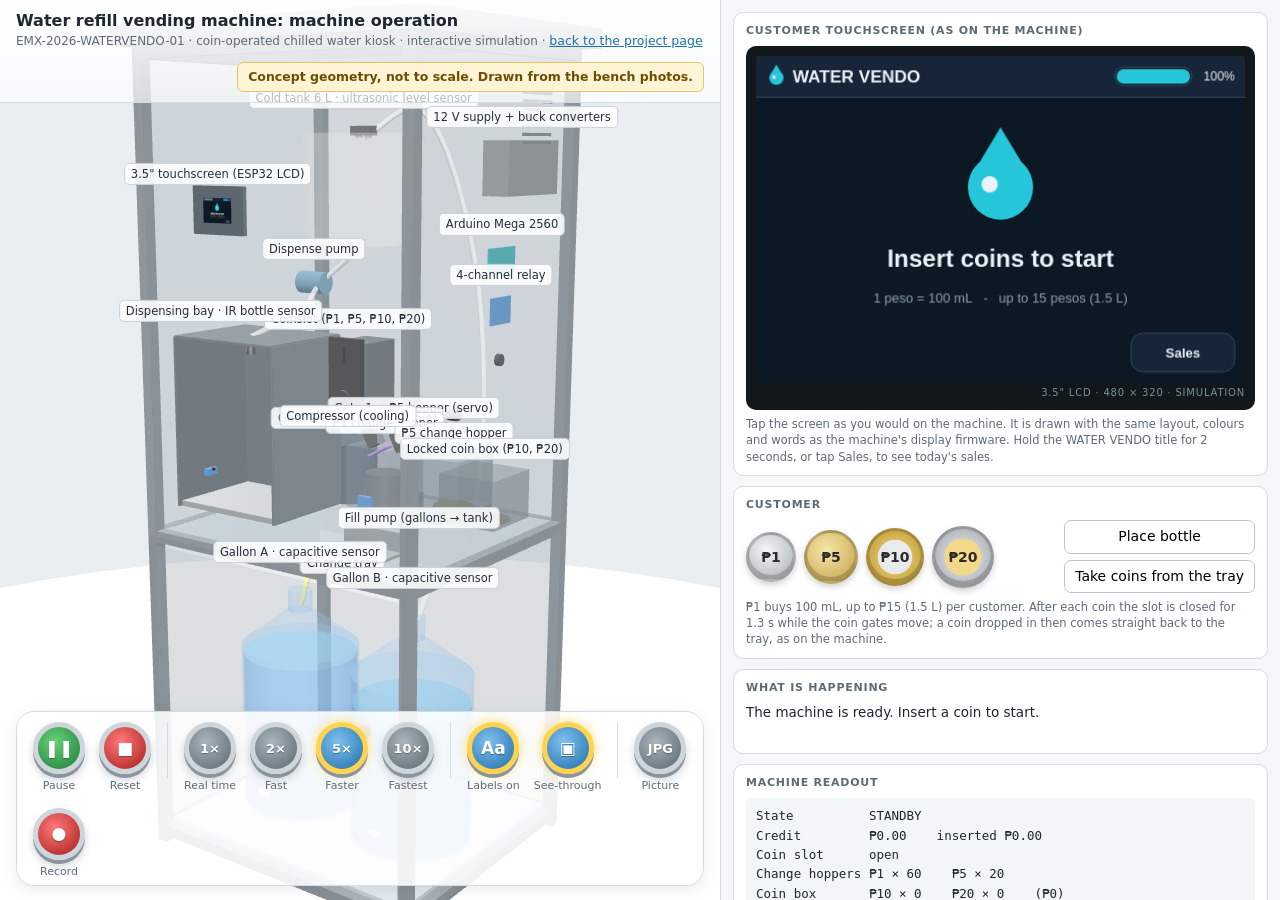
==== deploy/site/public/simulation/index.html @ b41547c3 "Project page for Railway: documents, firmware download, 3D simulation deploy/site/ serves the client" ====
<!doctype html>
<html lang="en">
<head>
<meta charset="utf-8">
<meta name="viewport" content="width=device-width, initial-scale=1">
<title>Water Vendo Simulation</title>
<style>
  :root { --ink: #1d2730; --muted: #5d6b77; --line: #d5dde3; --accent: #1f6fa8; }
  * { box-sizing: border-box; }
  html, body { margin: 0; height: 100%; overflow: hidden; background: #e9eef2; color: var(--ink);
               font: 14px/1.4 system-ui, -apple-system, "Segoe UI", Roboto, sans-serif; }
  #view { position: fixed; top: 0; left: 0; bottom: 0; right: 560px; }
  #top { position: fixed; top: 0; left: 0; right: 560px; padding: 10px 16px; display: flex; align-items: center; gap: 12px;
         flex-wrap: wrap; background: linear-gradient(#ffffffee, #ffffffaa); border-bottom: 1px solid var(--line); z-index: 5; }
  #top h1 { margin: 0; font-size: 16px; font-weight: 700; }
  #top .sub { color: var(--muted); font-size: 12px; }
  #top a { color: var(--accent); font-size: 12.5px; }
  #concept { margin-left: auto; background: #fff4d6; border: 1px solid #e5c56a; color: #6b4e00; padding: 5px 10px;
             border-radius: 6px; font-weight: 650; font-size: 12.5px; }
  #side { position: fixed; top: 0; right: 0; bottom: 0; width: 560px; overflow-y: auto; background: #f5f7f9;
          border-left: 1px solid var(--line); padding: 12px; display: flex; flex-direction: column; gap: 10px; z-index: 6; }
  .card { background: #fff; border: 1px solid var(--line); border-radius: 10px; padding: 10px 12px; }
  .card h2 { font-size: 11px; letter-spacing: .07em; text-transform: uppercase; color: var(--muted); margin: 0 0 8px; }
  .note { color: var(--muted); font-size: 11.5px; margin-top: 6px; }
  #story { font-size: 13.5px; min-height: 40px; }
  .row { display: flex; gap: 8px; flex-wrap: wrap; align-items: center; }
  .row + .row { margin-top: 8px; }
  .simbtn { font: inherit; background: #fff; border: 1px solid #b9c5cd; border-radius: 7px; padding: 6px 10px; cursor: pointer; }
  .simbtn:hover { border-color: var(--accent); }
  .simbtn.on { background: var(--accent); color: #fff; border-color: var(--accent); }
  .simbtn:disabled { opacity: .45; cursor: default; }
  label.chk { font-size: 12.5px; color: var(--muted); display: flex; gap: 5px; align-items: center; }
  .k { color: var(--muted); font-size: 12px; min-width: 92px; }
  input.num { width: 64px; font: inherit; padding: 4px 6px; border: 1px solid #b9c5cd; border-radius: 6px; }

  /* --- the customer touchscreen: the 3.5" 480 x 320 LCD, drawn exactly as the ESP32 draws it --- */
  #lcdWrap { background: #11171b; border-radius: 10px; padding: 10px; }
  #lcd { display: block; width: 100%; aspect-ratio: 3 / 2; border-radius: 3px; cursor: pointer; image-rendering: auto; }
  #lcdTag { color: #78909c; font-size: 10px; letter-spacing: .08em; text-align: right; margin-top: 4px; }

  /* --- coins: round, so they read as coins and not as screen buttons --- */
  .coin { width: 58px; height: 58px; border-radius: 50%; cursor: pointer; font: 800 14px/1 system-ui, sans-serif; color: #2b2b2b;
          border: 3px solid rgba(0,0,0,.18); box-shadow: inset 0 -4px 0 rgba(0,0,0,.18), 0 3px 6px rgba(0,0,0,.18); }
  .coin:active { transform: translateY(2px); box-shadow: inset 0 -1px 0 rgba(0,0,0,.18); }
  .coin.p1 { background: radial-gradient(circle at 40% 35%, #f4f5f6, #a9adb2); width: 50px; height: 50px; }
  .coin.p5 { background: radial-gradient(circle at 40% 35%, #f7e6a8, #c2a14a); width: 54px; height: 54px; }
  .coin.p10 { background: radial-gradient(circle at 50% 50%, #e9eaec 0 46%, #d9b95a 48%, #b8962f 100%); }
  .coin.p20 { background: radial-gradient(circle at 50% 50%, #f2d98a 0 46%, #c8cbd0 48%, #9ea3a9 100%); width: 62px; height: 62px; }
  .readout { font: 12.5px/1.55 ui-monospace, SFMono-Regular, Consolas, monospace; background: #f3f6f8; border-radius: 6px;
             padding: 8px 10px; white-space: pre-wrap; }

  #loading { position: fixed; inset: 0; display: grid; place-items: center; font-size: 15px; color: var(--muted); z-index: 10; background: #e9eef2; }
  .label3d { position: fixed; z-index: 4; transform: translate(-50%, -100%); background: rgba(255,255,255,.88); border: 1px solid #c7d1d8;
             border-radius: 5px; padding: 2px 6px; font-size: 11.5px; white-space: nowrap; pointer-events: none; color: #22303a; }
  #beep { position: fixed; top: 64px; left: calc((100% - 560px) / 2); transform: translateX(-50%); background: #f5a623; color: #1d2730;
          font-weight: 800; padding: 8px 16px; border-radius: 8px; z-index: 6; display: none; }

  /* --- round push buttons for the simulation (not machine controls) --- */
  #tools { position: fixed; left: 16px; bottom: 14px; z-index: 6; display: flex; align-items: flex-end; gap: 14px;
           background: rgba(255,255,255,.88); border: 1px solid var(--line); border-radius: 18px; padding: 10px 16px 6px;
           box-shadow: 0 4px 16px rgba(0,0,0,.08); flex-wrap: wrap; max-width: calc(100% - 592px); }
  .pb { display: flex; flex-direction: column; align-items: center; gap: 4px; font-size: 11px; color: var(--muted); min-width: 52px; }
  .sep { width: 1px; align-self: stretch; background: var(--line); margin: 0 2px 16px; }
  .push { width: 52px; height: 52px; border-radius: 50%; cursor: pointer; padding: 0; color: #fff; font: 700 17px/1 system-ui, sans-serif;
          border: 5px solid #cfd6db; box-shadow: 0 4px 0 #8a969f, 0 6px 10px rgba(0,0,0,.18);
          transition: transform .06s, box-shadow .06s; display: grid; place-items: center; }
  .push span { text-shadow: 0 1px 1px rgba(0,0,0,.35); }
  .push:active, .push.down { transform: translateY(4px); box-shadow: 0 0 0 #8a969f, inset 0 3px 8px rgba(0,0,0,.45); }
  .push.green { background: radial-gradient(circle at 40% 35%, #66d17a, #1f7a35); }
  .push.red { background: radial-gradient(circle at 40% 35%, #ff7a7a, #a61b1b); }
  .push.grey { background: radial-gradient(circle at 40% 35%, #a9b4bc, #5b6770); font-size: 15px; }
  .push.blue { background: radial-gradient(circle at 40% 35%, #9fbfd6, #4f6f86); }
  .push.lit { border-color: #ffd34d; box-shadow: 0 4px 0 #8a969f, 0 0 12px rgba(255,211,77,.8); }
  .push.grey.lit, .push.blue.lit { background: radial-gradient(circle at 40% 35%, #7fc0f0, #1f6fa8); }
  .push.grey span { font-size: 13px; }
  .push.recording { animation: blink 1s steps(2) infinite; border-color: #ff4d4d; }
  @keyframes blink { 50% { filter: brightness(1.6); } }
  @media (max-width: 1000px) {
    #tools { max-width: calc(100% - 32px); bottom: calc(52vh + 10px); }
    #view { right: 0; bottom: 52vh; } #top { right: 0; } #side { top: 48vh; width: 100%; border-left: none; border-top: 1px solid var(--line); }
    #beep { left: 50%; }
  }
</style>
</head>
<body>
<div id="loading">Loading the machine…</div>
<div id="view"></div>
<div id="top">
  <div>
    <h1>Water refill vending machine: machine operation</h1>
    <div class="sub">EMX-2026-WATERVENDO-01 · coin-operated chilled water kiosk · interactive simulation · <a href="../">back to the project page</a></div>
  </div>
  <div id="concept">Concept geometry, not to scale. Drawn from the bench photos.</div>
</div>
<div id="beep">BEEP: place your bottle</div>

<!-- simulation controls, as round push buttons on the 3D view -->
<div id="tools">
  <div class="pb"><button id="bPlay" class="push green" title="Play / pause the simulation"><span id="iPlay">❚❚</span></button><span id="lPlay">Pause</span></div>
  <div class="pb"><button id="bReset" class="push red" title="Start over: a fresh machine, stocked and full"><span>■</span></button><span>Reset</span></div>
  <div class="sep"></div>
  <div class="pb"><button class="push grey" data-speed="1" title="Real time"><span>1×</span></button><span>Real time</span></div>
  <div class="pb"><button class="push grey" data-speed="2" title="Twice as fast"><span>2×</span></button><span>Fast</span></div>
  <div class="pb"><button class="push grey lit" data-speed="5" title="Five times as fast"><span>5×</span></button><span>Faster</span></div>
  <div class="pb"><button class="push grey" data-speed="10" title="Ten times as fast"><span>10×</span></button><span>Fastest</span></div>
  <div class="sep"></div>
  <div class="pb"><button id="bLabels" class="push blue lit" title="Show or hide the part labels"><span>Aa</span></button><span id="lLabels">Labels on</span></div>
  <div class="pb"><button id="bPanels" class="push blue lit" title="Outer panels: see-through, solid or hidden"><span>▣</span></button><span id="lPanels">See-through</span></div>
  <div class="sep"></div>
  <div class="pb"><button id="bPhoto" class="push grey" title="Download a picture of the 3D view (JPG)"><span>JPG</span></button><span>Picture</span></div>
  <div class="pb"><button id="bRec" class="push red" title="Record the 3D view as a video; press again to stop and download it"><span id="iRec">●</span></button><span id="lRec">Record</span></div>
</div>

<aside id="side">
  <div class="card">
    <h2>Customer touchscreen (as on the machine)</h2>
    <div id="lcdWrap"><canvas id="lcd" width="480" height="320"></canvas><div id="lcdTag">3.5" LCD · 480 × 320 · SIMULATION</div></div>
    <div class="note">Tap the screen as you would on the machine. It is drawn with the same layout, colours and words as the
      machine's display firmware. Hold the WATER VENDO title for 2 seconds, or tap Sales, to see today's sales.</div>
  </div>

  <div class="card">
    <h2>Customer</h2>
    <div class="row">
      <button class="coin p1" data-coin="1" title="Insert a ₱1 coin">₱1</button>
      <button class="coin p5" data-coin="5" title="Insert a ₱5 coin">₱5</button>
      <button class="coin p10" data-coin="10" title="Insert a ₱10 coin">₱10</button>
      <button class="coin p20" data-coin="20" title="Insert a ₱20 coin">₱20</button>
      <div style="margin-left:auto;display:flex;flex-direction:column;gap:6px">
        <button id="bBottle" class="simbtn">Place bottle</button>
        <button id="bTray" class="simbtn">Take coins from the tray</button>
      </div>
    </div>
    <div class="note">₱1 buys 100 mL, up to ₱15 (1.5 L) per customer. After each coin the slot is closed for 1.3 s
      while the coin gates move; a coin dropped in then comes straight back to the tray, as on the machine.</div>
  </div>

  <div class="card">
    <h2>What is happening</h2>
    <div id="story"></div>
  </div>

  <div class="card">
    <h2>Machine readout</h2>
    <div id="readout" class="readout"></div>
  </div>

  <div class="card">
    <h2>Service (attendant)</h2>
    <div class="row">
      <span class="k">Change stock</span>
      <label class="chk">₱1 <input id="inP1" class="num" type="number" min="0" max="500" value="60"></label>
      <label class="chk">₱5 <input id="inP5" class="num" type="number" min="0" max="300" value="20"></label>
      <button id="bLoad" class="simbtn">Load change</button>
    </div>
    <div class="row">
      <span class="k">Gallon A</span>
      <button class="simbtn" data-gal="a" data-ml="18900">Full</button>
      <button class="simbtn" data-gal="a" data-ml="2000">Nearly empty</button>
      <span class="k" style="margin-left:10px">Gallon B</span>
      <button class="simbtn" data-gal="b" data-ml="18900">Full</button>
      <button class="simbtn" data-gal="b" data-ml="2000">Nearly empty</button>
    </div>
    <div class="row">
      <span class="k">Coin box</span>
      <label class="chk"><input id="cBoxFull" type="checkbox"> box sensor reads full</label>
      <button id="bEmptyBox" class="simbtn">Empty the coin box</button>
    </div>
    <div class="row">
      <span class="k">Next payout</span>
      <label class="chk"><input id="cJam" type="checkbox"> a hopper jams</label>
      <button id="bClear" class="simbtn" style="margin-left:auto">Clear faults</button>
    </div>
    <div class="note">The machine checks, before it takes a coin, that it can pay change for the worst case (₱34: ₱14 then
      a ₱20). If it cannot, it shows "Not enough change in the machine" and refuses money until change is loaded.</div>
  </div>

  <div class="card">
    <h2>Simulation</h2>
    <div class="row">
      <span style="color:var(--muted);font-size:12.5px">View</span>
      <button class="simbtn" data-view="whole">Whole machine</button>
      <button class="simbtn" data-view="front">Front</button>
      <button class="simbtn" data-view="coins">Coin path</button>
      <button class="simbtn" data-view="bay">Dispensing bay</button>
      <button class="simbtn" data-view="water">Water supply</button>
    </div>
    <div class="note">Drag to turn the view, scroll to zoom, right-drag to move. Play, pause, reset, the speed, the labels
      and the outer panels are the round buttons at the bottom of the 3D view.</div>
    <div class="note">The machine's rules (prices, the ₱15 ceiling, coin routing, change, bottle timers, lockouts) follow
      the firmware. Pour and refill rates are placeholders until they are measured on the unit; times are simulated.</div>
  </div>
  <div class="note" style="text-align:center">3D display by three.js (MIT licence). © eMathrix Technologies.</div>
</aside>

<script src="vendor/three.min.js"></script>
<script src="vendor/OrbitControls.js"></script>
<script src="machine.js"></script>
<script src="lcd.js"></script>
<script src="scene.js"></script>
</body>
</html>
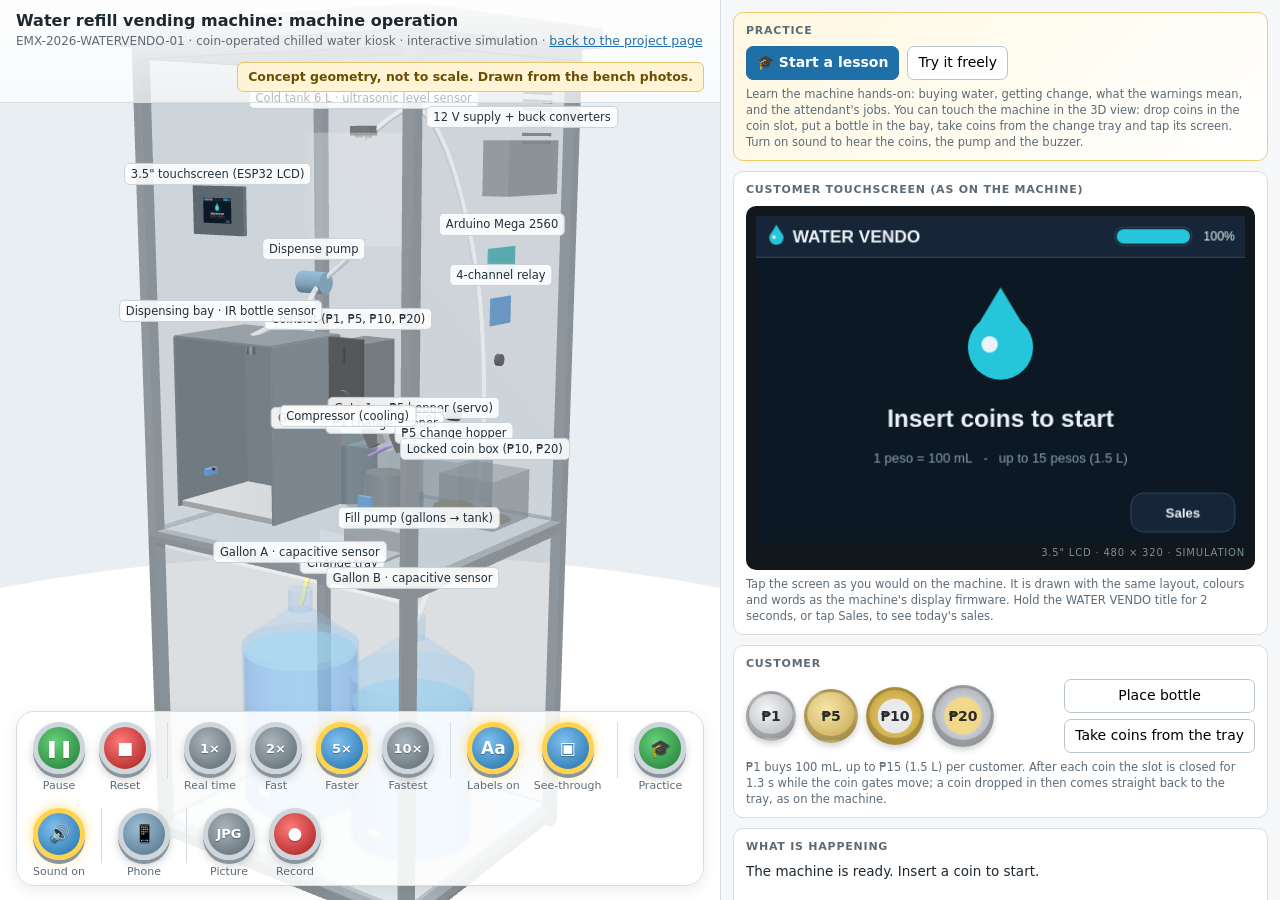
==== commit 98e04c98: "Simulation: practice lessons, touchable 3D machine, sounds, transaction records, owner phone viewer " ====
--- a/deploy/site/public/simulation/index.html
+++ b/deploy/site/public/simulation/index.html
@@ -75,7 +75,74 @@
   .push.grey span { font-size: 13px; }
   .push.recording { animation: blink 1s steps(2) infinite; border-color: #ff4d4d; }
   @keyframes blink { 50% { filter: brightness(1.6); } }
+  /* --- transaction records --- */
+  #recTable { max-height: 300px; overflow: auto; border: 1px solid var(--line); border-radius: 6px; }
+  table.rec { width: 100%; border-collapse: collapse; font-size: 12px; }
+  table.rec th { position: sticky; top: 0; background: #eef2f5; text-align: left; font-weight: 650; color: var(--muted); }
+  table.rec th, table.rec td { padding: 4px 6px; border-bottom: 1px solid #e6ebef; vertical-align: top; }
+  table.rec .rej, table.rec .sub2 { color: var(--muted); font-size: 11px; }
+  .ok { color: #1f7a35; } .warn { color: #9a6500; } .bad { color: #b3261e; }
+
+  /* --- the owner's phone (a simulation viewer, not a machine feature) --- */
+  #phone { position: fixed; left: 16px; top: 78px; z-index: 7; width: 300px; height: min(600px, calc(100vh - 210px));
+           min-height: 380px; background: #111; border-radius: 34px; padding: 12px; box-shadow: 0 12px 34px rgba(0,0,0,.35);
+           display: none; flex-direction: column; }
+  #phBar { color: #fff; font-size: 11px; display: flex; justify-content: space-between; padding: 2px 14px 6px; }
+  #phScreen { flex: 1; background: #f2f5f8; border-radius: 24px; overflow: hidden; display: flex; flex-direction: column; font-size: 12.5px; }
+  #phTag { color: #ffd34d; font-size: 10px; text-align: center; padding-top: 7px; line-height: 1.3; }
+  .ph-lock { flex: 1; display: flex; flex-direction: column; align-items: center; padding: 22px 16px 12px; background: linear-gradient(#0c1824, #1f3b52); color: #fff; }
+  .ph-logo { font-size: 34px; } .ph-title { font-size: 18px; font-weight: 750; } .ph-sub { color: #9fb6c8; margin-bottom: 14px; }
+  .ph-dots { display: flex; gap: 12px; margin: 6px 0; } .ph-dots i { width: 13px; height: 13px; border-radius: 50%; border: 2px solid #9fb6c8; }
+  .ph-dots i.f { background: #fff; border-color: #fff; }
+  .ph-msg { min-height: 34px; text-align: center; color: #cfe0ec; font-size: 12px; } .ph-lock .ph-msg.bad { color: #ff9b91; margin-top: 30px; }
+  .ph-keys { display: grid; grid-template-columns: repeat(3, 62px); gap: 10px; }
+  .ph-keys button { height: 50px; border-radius: 25px; border: none; background: rgba(255,255,255,.14); color: #fff; font: 600 18px system-ui; cursor: pointer; }
+  .ph-keys button:active { background: rgba(255,255,255,.35); }
+  .ph-foot { margin-top: auto; color: #7f97aa; font-size: 10.5px; }
+  .ph-head { display: flex; justify-content: space-between; align-items: center; padding: 12px 14px 6px; background: #fff; }
+  .ph-head button, .ph-tabs button { font: inherit; border: 1px solid #c9d3da; background: #fff; border-radius: 14px; padding: 3px 10px; cursor: pointer; }
+  .ph-tabs { display: flex; gap: 6px; padding: 4px 12px 8px; background: #fff; border-bottom: 1px solid var(--line); }
+  .ph-tabs button.on { background: var(--accent); color: #fff; border-color: var(--accent); }
+  .ph-body { flex: 1; overflow-y: auto; padding: 8px; display: flex; flex-direction: column; gap: 7px; }
+  .ph-card { background: #fff; border: 1px solid #e0e6eb; border-radius: 12px; padding: 8px 10px; }
+  .ph-card canvas { width: 100%; border-radius: 6px; display: block; margin-top: 4px; }
+  .ph-k { color: var(--muted); font-size: 10.5px; text-transform: uppercase; letter-spacing: .05em; }
+  .ph-big { font-weight: 750; font-size: 14px; } .ph-row { display: flex; justify-content: space-between; }
+  .ph-tl { display: flex; flex-direction: column; padding: 3px 0; border-bottom: 1px solid #eef1f4; } .ph-tl:last-child { border: none; }
+  .dim { color: var(--muted); }
+
+  /* --- practice: coach, lesson list, highlights, coin picker --- */
+  .hl { outline: 3px solid #ffb300 !important; outline-offset: 3px; animation: hlp 1s ease-in-out infinite; border-radius: 10px; }
+  .coin.hl { border-radius: 50%; }
+  @keyframes hlp { 50% { outline-color: rgba(255,179,0,.25); } }
+  #coach { position: sticky; top: -12px; z-index: 8; margin: -12px -12px 0; background: #fff; border: 2px solid #ffb300; border-top: none; border-radius: 0 0 14px 14px; padding: 12px 14px;
+           box-shadow: 0 8px 24px rgba(0,0,0,.18); display: none; }
+  #coach.ok { border-color: #2e9d4f; }
+  #cTitle { font-size: 11px; letter-spacing: .06em; text-transform: uppercase; color: var(--muted); font-weight: 700; }
+  #cProg { display: flex; gap: 4px; margin: 6px 0 8px; } #cProg i { flex: 1; height: 5px; border-radius: 3px; background: #e2e8ec; }
+  #cProg i.d { background: #2e9d4f; } #cProg i.c { background: #ffb300; }
+  #cSay { font-size: 17px; font-weight: 700; line-height: 1.3; }
+  #cWhy { color: var(--muted); font-size: 13px; margin-top: 4px; }
+  #cHint { color: #b3261e; font-size: 13px; font-weight: 600; margin-top: 4px; } #cHint:empty { display: none; }
+  #cWait { color: var(--muted); font-size: 12px; margin-top: 4px; font-style: italic; }
+  #coach .row { margin-top: 10px; } #cNext { background: var(--accent); color: #fff; border-color: var(--accent); font-weight: 650; }
+  #lessons { position: fixed; inset: 0; z-index: 20; background: rgba(15,25,35,.45); display: none; align-items: center; justify-content: center; padding: 16px; }
+  #lessonBox { background: #fff; border-radius: 14px; width: min(560px, 100%); max-height: calc(100vh - 32px); overflow-y: auto; padding: 16px 18px; }
+  #lessonBox h2 { margin: 0 0 4px; font-size: 18px; } #lessonBox h3 { margin: 14px 0 6px; font-size: 12px; text-transform: uppercase; letter-spacing: .06em; color: var(--muted); }
+  .lesson { display: flex; flex-direction: column; align-items: flex-start; gap: 2px; width: 100%; text-align: left; font: inherit;
+            background: #f5f8fa; border: 1px solid var(--line); border-radius: 9px; padding: 8px 12px; margin-bottom: 6px; cursor: pointer; }
+  .lesson:hover { border-color: var(--accent); background: #eef5fb; } .lesson span { color: var(--muted); font-size: 12.5px; }
+  #tip { position: fixed; z-index: 30; background: #1d2730; color: #fff; font-size: 12px; padding: 4px 8px; border-radius: 6px; pointer-events: none; display: none; white-space: nowrap; }
+  #coinPick { position: fixed; z-index: 25; background: #fff; border: 1px solid var(--line); border-radius: 14px; padding: 8px 10px;
+              box-shadow: 0 8px 22px rgba(0,0,0,.22); display: none; }
+  #coinPick .row { flex-wrap: nowrap; } #coinPick .t { font-size: 12px; color: var(--muted); display: flex; justify-content: space-between; margin-bottom: 6px; }
+  #pickClose { border: none; background: none; font-size: 16px; cursor: pointer; color: var(--muted); padding: 0 2px; }
+  .practice-card { background: linear-gradient(135deg, #fff8e1, #fff); border-color: #f0cf6a; }
+  .practice-card .simbtn.on { font-weight: 650; }
+
   @media (max-width: 1000px) {
+
+    #phone { top: 60px; height: calc(48vh - 70px); min-height: 0; width: 260px; }
     #tools { max-width: calc(100% - 32px); bottom: calc(52vh + 10px); }
     #view { right: 0; bottom: 52vh; } #top { right: 0; } #side { top: 48vh; width: 100%; border-left: none; border-top: 1px solid var(--line); }
     #beep { left: 50%; }
@@ -107,11 +174,60 @@
   <div class="pb"><button id="bLabels" class="push blue lit" title="Show or hide the part labels"><span>Aa</span></button><span id="lLabels">Labels on</span></div>
   <div class="pb"><button id="bPanels" class="push blue lit" title="Outer panels: see-through, solid or hidden"><span>▣</span></button><span id="lPanels">See-through</span></div>
   <div class="sep"></div>
+  <div class="pb"><button id="bPractice" class="push green" title="Guided lessons: learn to use the machine step by step"><span>🎓</span></button><span>Practice</span></div>
+  <div class="pb"><button id="bSound" class="push blue lit" title="Machine sounds on or off"><span>🔊</span></button><span id="lSound">Sound on</span></div>
+  <div class="sep"></div>
+  <div class="pb"><button id="bPhone" class="push blue" title="Show the owner's phone: log in with the Admin PIN to watch sales, records and stock"><span>📱</span></button><span id="lPhone">Phone</span></div>
+  <div class="sep"></div>
   <div class="pb"><button id="bPhoto" class="push grey" title="Download a picture of the 3D view (JPG)"><span>JPG</span></button><span>Picture</span></div>
   <div class="pb"><button id="bRec" class="push red" title="Record the 3D view as a video; press again to stop and download it"><span id="iRec">●</span></button><span id="lRec">Record</span></div>
 </div>
 
+<div id="lessons"><div id="lessonBox">
+  <div style="display:flex;justify-content:space-between;align-items:center"><h2>Practice using the machine</h2>
+    <button id="lessonsClose" class="simbtn">Close</button></div>
+  <div class="note" style="margin-top:0">Pick a lesson. The coach tells you what to do and lights up the button or part to
+    touch, in yellow. Use the machine itself: click the coin slot, the bay, the change tray and its screen, or the
+    controls on the right. Everything runs in real time, as on the machine.</div>
+  <div id="lessonList"></div>
+</div></div>
+<div id="tip"></div>
+<div id="coinPick">
+  <div class="t"><span>Pick a coin to drop in</span><button id="pickClose" title="Close">✕</button></div>
+  <div class="row">
+    <button class="coin p1" data-pick="1">₱1</button><button class="coin p5" data-pick="5">₱5</button>
+    <button class="coin p10" data-pick="10">₱10</button><button class="coin p20" data-pick="20">₱20</button>
+  </div>
+</div>
+
+<div id="phone">
+  <div id="phBar"><span id="phClock"></span><span>owner's phone</span></div>
+  <div id="phScreen"></div>
+  <div id="phTag">SIMULATION VIEWER ONLY · the real machine has no phone link<br>(WiFi and remote monitoring are not in this project)</div>
+</div>
+
 <aside id="side">
+<div id="coach">
+    <div id="cTitle"></div><div id="cProg"></div>
+    <div id="cSay"></div><div id="cWhy"></div><div id="cHint"></div>
+    <div id="cWait">Waiting? The 2× and 5× buttons at the bottom make it go faster.</div>
+    <div class="row">
+      <button id="cNext" class="simbtn"></button>
+      <button id="cSkip" class="simbtn">Skip this step</button>
+      <button id="cMenu" class="simbtn">All lessons</button>
+      <button id="cEnd" class="simbtn">End lesson</button>
+    </div>
+  </div>
+  <div class="card practice-card">
+    <h2>Practice</h2>
+    <div class="row">
+      <button id="bPractice2" class="simbtn on">🎓 Start a lesson</button>
+      <button id="bFree" class="simbtn">Try it freely</button>
+    </div>
+    <div class="note">Learn the machine hands-on: buying water, getting change, what the warnings mean, and the
+      attendant's jobs. You can touch the machine in the 3D view: drop coins in the coin slot, put a bottle in the bay,
+      take coins from the change tray and tap its screen. Turn on sound to hear the coins, the pump and the buzzer.</div>
+  </div>
   <div class="card">
     <h2>Customer touchscreen (as on the machine)</h2>
     <div id="lcdWrap"><canvas id="lcd" width="480" height="320"></canvas><div id="lcdTag">3.5" LCD · 480 × 320 · SIMULATION</div></div>
@@ -146,13 +262,36 @@
   </div>
 
   <div class="card">
+    <h2>Transaction records (simulation)</h2>
+    <div id="recTable"></div>
+    <div id="recTotals" class="readout" style="margin-top:8px"></div>
+    <div class="row" style="margin-top:8px">
+      <button id="bCsv" class="simbtn">Download CSV (opens in Excel)</button>
+      <span style="color:var(--muted);font-size:12px">one row per customer, oldest first</span>
+    </div>
+    <div class="note">Every customer gets a row as the sale happens: the coins put in, the water charged and the water the
+      pump actually ran for, the change due and the coins counted out, and how it ended. Profit is money in minus change
+      paid, and always equals the water charged at ₱1 per 100 mL (plus any change still owed after a jam). Use the
+      <b>📱 Phone</b> button at the bottom of the 3D view to watch the same records as the owner, after logging in with
+      the Admin PIN.</div>
+  </div>
+
+  <div class="card">
     <h2>Service (attendant)</h2>
     <div class="row">
-      <span class="k">Change stock</span>
-      <label class="chk">₱1 <input id="inP1" class="num" type="number" min="0" max="500" value="60"></label>
-      <label class="chk">₱5 <input id="inP5" class="num" type="number" min="0" max="300" value="20"></label>
-      <button id="bLoad" class="simbtn">Load change</button>
-    </div>
+      <span class="k">Admin</span>
+      <button id="bAdmin" class="simbtn on">Open Admin on the screen</button>
+      <span style="color:var(--muted);font-size:12px">or hold the big icon on the screen for 3 s</span>
+    </div>
+    <div class="note" style="margin-top:4px">Admin asks for a 4-digit PIN (<b>demo PIN 1234</b>; each machine's owner
+      sets their own under Change PIN). Three wrong PINs lock Admin for 5 minutes, and every login, wrong PIN and lockout
+      is written to the history. Admin logs itself out after 60 s untouched, and opens only when no customer is mid-sale.</div>
+    <div class="note">Inside: <b>Profit</b> (today and all time: money in, change paid out, profit, sales, water sold,
+      change owed), <b>Coins</b> (₱1 / ₱5 / ₱10 / ₱20 inserted, what is in each hopper and the coin box, coins returned),
+      <b>Water</b> (cold tank level, gallon A and B, refill pump), <b>Load change</b>, <b>Clear fault</b>, <b>History</b>,
+      <b>Change PIN</b>.</div>
+    <div class="note"><b>Built from the specification (section 8) and this request; the machine firmware does not have
+      these screens or the PIN yet.</b></div>
     <div class="row">
       <span class="k">Gallon A</span>
       <button class="simbtn" data-gal="a" data-ml="18900">Full</button>
@@ -169,16 +308,16 @@
     <div class="row">
       <span class="k">Next payout</span>
       <label class="chk"><input id="cJam" type="checkbox"> a hopper jams</label>
-      <button id="bClear" class="simbtn" style="margin-left:auto">Clear faults</button>
     </div>
     <div class="note">The machine checks, before it takes a coin, that it can pay change for the worst case (₱34: ₱14 then
-      a ₱20). If it cannot, it shows "Not enough change in the machine" and refuses money until change is loaded.</div>
+      a ₱20). If it cannot, it shows "Not enough change in the machine" and refuses money until change is loaded in Admin.</div>
   </div>
 
   <div class="card">
     <h2>Simulation</h2>
     <div class="row">
       <span style="color:var(--muted);font-size:12.5px">View</span>
+      <button class="simbtn" data-view="use">Customer's view</button>
       <button class="simbtn" data-view="whole">Whole machine</button>
       <button class="simbtn" data-view="front">Front</button>
       <button class="simbtn" data-view="coins">Coin path</button>
@@ -198,5 +337,7 @@
 <script src="machine.js"></script>
 <script src="lcd.js"></script>
 <script src="scene.js"></script>
+<script src="records.js"></script>
+<script src="practice.js"></script>
 </body>
 </html>
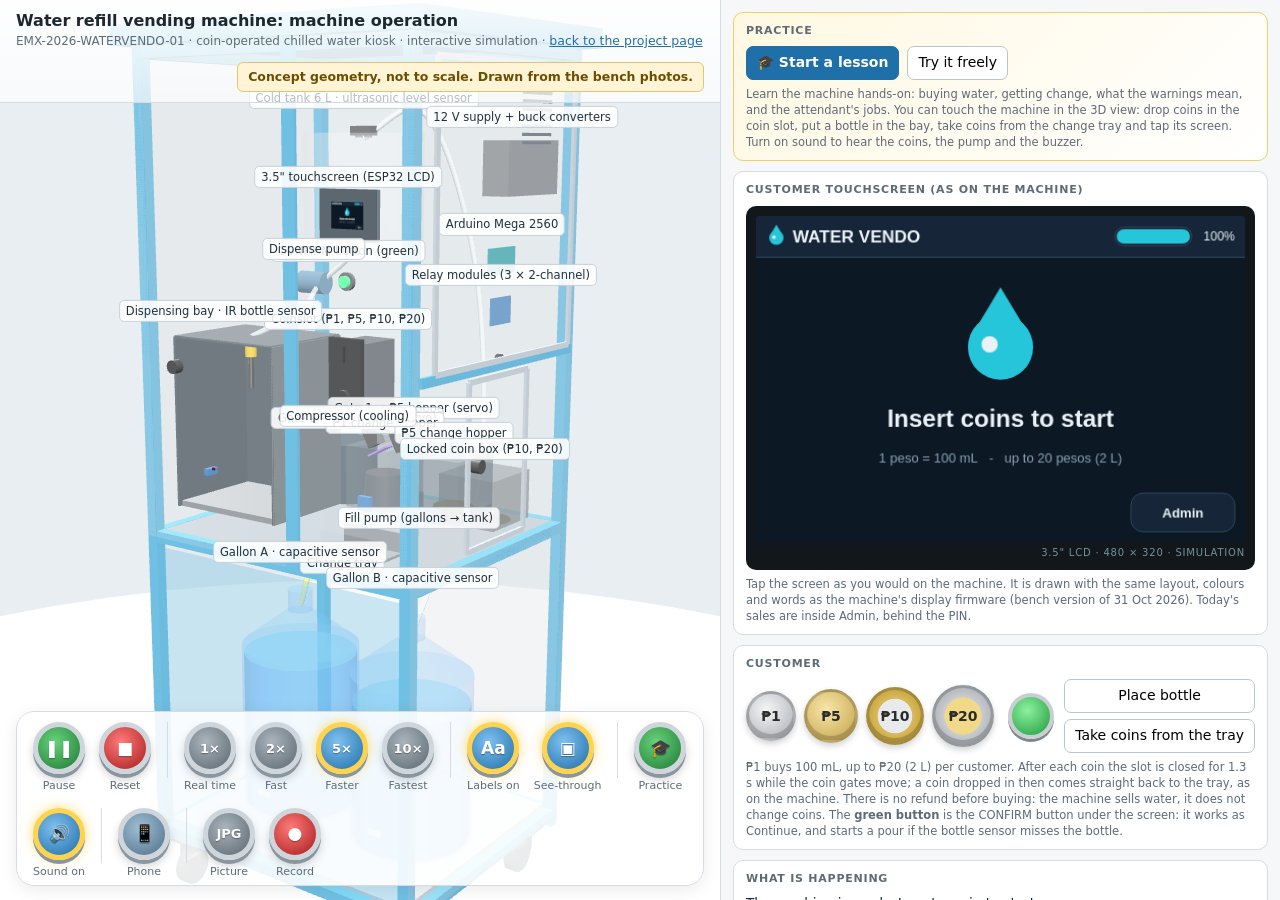
==== commit 72fbce32: "Website: follow the bench firmware; real phone page; Wiring, Exploded view, Materials, Flowchart Sim" ====
--- a/deploy/site/public/simulation/index.html
+++ b/deploy/site/public/simulation/index.html
@@ -46,6 +46,9 @@
   .coin.p5 { background: radial-gradient(circle at 40% 35%, #f7e6a8, #c2a14a); width: 54px; height: 54px; }
   .coin.p10 { background: radial-gradient(circle at 50% 50%, #e9eaec 0 46%, #d9b95a 48%, #b8962f 100%); }
   .coin.p20 { background: radial-gradient(circle at 50% 50%, #f2d98a 0 46%, #c8cbd0 48%, #9ea3a9 100%); width: 62px; height: 62px; }
+  .confirm-btn { width: 46px; height: 46px; border-radius: 50%; cursor: pointer; border: 4px solid #c9ced2;
+                 background: radial-gradient(circle at 40% 35%, #8ef0a0, #1f9a3c); box-shadow: 0 3px 0 #7d878e; margin-left: 6px; }
+  .confirm-btn:active { transform: translateY(2px); box-shadow: none; }
   .readout { font: 12.5px/1.55 ui-monospace, SFMono-Regular, Consolas, monospace; background: #f3f6f8; border-radius: 6px;
              padding: 8px 10px; white-space: pre-wrap; }
 
@@ -83,32 +86,13 @@
   table.rec .rej, table.rec .sub2 { color: var(--muted); font-size: 11px; }
   .ok { color: #1f7a35; } .warn { color: #9a6500; } .bad { color: #b3261e; }
 
-  /* --- the owner's phone (a simulation viewer, not a machine feature) --- */
-  #phone { position: fixed; left: 16px; top: 78px; z-index: 7; width: 300px; height: min(600px, calc(100vh - 210px));
+  /* --- the phone: the ESP32's own phone page, in a frame --- */
+  #phone { position: fixed; left: 16px; top: 78px; z-index: 7; width: 300px; height: min(620px, calc(100vh - 200px));
            min-height: 380px; background: #111; border-radius: 34px; padding: 12px; box-shadow: 0 12px 34px rgba(0,0,0,.35);
            display: none; flex-direction: column; }
   #phBar { color: #fff; font-size: 11px; display: flex; justify-content: space-between; padding: 2px 14px 6px; }
-  #phScreen { flex: 1; background: #f2f5f8; border-radius: 24px; overflow: hidden; display: flex; flex-direction: column; font-size: 12.5px; }
+  #phFrame { flex: 1; width: 100%; border: 0; border-radius: 22px; background: #0c1824; }
   #phTag { color: #ffd34d; font-size: 10px; text-align: center; padding-top: 7px; line-height: 1.3; }
-  .ph-lock { flex: 1; display: flex; flex-direction: column; align-items: center; padding: 22px 16px 12px; background: linear-gradient(#0c1824, #1f3b52); color: #fff; }
-  .ph-logo { font-size: 34px; } .ph-title { font-size: 18px; font-weight: 750; } .ph-sub { color: #9fb6c8; margin-bottom: 14px; }
-  .ph-dots { display: flex; gap: 12px; margin: 6px 0; } .ph-dots i { width: 13px; height: 13px; border-radius: 50%; border: 2px solid #9fb6c8; }
-  .ph-dots i.f { background: #fff; border-color: #fff; }
-  .ph-msg { min-height: 34px; text-align: center; color: #cfe0ec; font-size: 12px; } .ph-lock .ph-msg.bad { color: #ff9b91; margin-top: 30px; }
-  .ph-keys { display: grid; grid-template-columns: repeat(3, 62px); gap: 10px; }
-  .ph-keys button { height: 50px; border-radius: 25px; border: none; background: rgba(255,255,255,.14); color: #fff; font: 600 18px system-ui; cursor: pointer; }
-  .ph-keys button:active { background: rgba(255,255,255,.35); }
-  .ph-foot { margin-top: auto; color: #7f97aa; font-size: 10.5px; }
-  .ph-head { display: flex; justify-content: space-between; align-items: center; padding: 12px 14px 6px; background: #fff; }
-  .ph-head button, .ph-tabs button { font: inherit; border: 1px solid #c9d3da; background: #fff; border-radius: 14px; padding: 3px 10px; cursor: pointer; }
-  .ph-tabs { display: flex; gap: 6px; padding: 4px 12px 8px; background: #fff; border-bottom: 1px solid var(--line); }
-  .ph-tabs button.on { background: var(--accent); color: #fff; border-color: var(--accent); }
-  .ph-body { flex: 1; overflow-y: auto; padding: 8px; display: flex; flex-direction: column; gap: 7px; }
-  .ph-card { background: #fff; border: 1px solid #e0e6eb; border-radius: 12px; padding: 8px 10px; }
-  .ph-card canvas { width: 100%; border-radius: 6px; display: block; margin-top: 4px; }
-  .ph-k { color: var(--muted); font-size: 10.5px; text-transform: uppercase; letter-spacing: .05em; }
-  .ph-big { font-weight: 750; font-size: 14px; } .ph-row { display: flex; justify-content: space-between; }
-  .ph-tl { display: flex; flex-direction: column; padding: 3px 0; border-bottom: 1px solid #eef1f4; } .ph-tl:last-child { border: none; }
   .dim { color: var(--muted); }
 
   /* --- practice: coach, lesson list, highlights, coin picker --- */
@@ -177,7 +161,7 @@
   <div class="pb"><button id="bPractice" class="push green" title="Guided lessons: learn to use the machine step by step"><span>🎓</span></button><span>Practice</span></div>
   <div class="pb"><button id="bSound" class="push blue lit" title="Machine sounds on or off"><span>🔊</span></button><span id="lSound">Sound on</span></div>
   <div class="sep"></div>
-  <div class="pb"><button id="bPhone" class="push blue" title="Show the owner's phone: log in with the Admin PIN to watch sales, records and stock"><span>📱</span></button><span id="lPhone">Phone</span></div>
+  <div class="pb"><button id="bPhone" class="push blue" title="The machine's phone page: join its WiFi hotspot, then use it like the screen or log in to Admin"><span>📱</span></button><span id="lPhone">Phone</span></div>
   <div class="sep"></div>
   <div class="pb"><button id="bPhoto" class="push grey" title="Download a picture of the 3D view (JPG)"><span>JPG</span></button><span>Picture</span></div>
   <div class="pb"><button id="bRec" class="push red" title="Record the 3D view as a video; press again to stop and download it"><span id="iRec">●</span></button><span id="lRec">Record</span></div>
@@ -201,9 +185,9 @@
 </div>
 
 <div id="phone">
-  <div id="phBar"><span id="phClock"></span><span>owner's phone</span></div>
-  <div id="phScreen"></div>
-  <div id="phTag">SIMULATION VIEWER ONLY · the real machine has no phone link<br>(WiFi and remote monitoring are not in this project)</div>
+  <div id="phBar"><span id="phClock"></span><span>WiFi: WATERVENDO-TEST</span></div>
+  <iframe id="phFrame" title="The machine's phone page"></iframe>
+  <div id="phTag">The machine's own phone page (192.168.4.1), bench test feature.<br>Works a few metres from the machine while open. Not a notification.</div>
 </div>
 
 <aside id="side">
@@ -232,7 +216,7 @@
     <h2>Customer touchscreen (as on the machine)</h2>
     <div id="lcdWrap"><canvas id="lcd" width="480" height="320"></canvas><div id="lcdTag">3.5" LCD · 480 × 320 · SIMULATION</div></div>
     <div class="note">Tap the screen as you would on the machine. It is drawn with the same layout, colours and words as the
-      machine's display firmware. Hold the WATER VENDO title for 2 seconds, or tap Sales, to see today's sales.</div>
+      machine's display firmware (bench version of 31 Oct 2026). Today's sales are inside Admin, behind the PIN.</div>
   </div>
 
   <div class="card">
@@ -242,13 +226,16 @@
       <button class="coin p5" data-coin="5" title="Insert a ₱5 coin">₱5</button>
       <button class="coin p10" data-coin="10" title="Insert a ₱10 coin">₱10</button>
       <button class="coin p20" data-coin="20" title="Insert a ₱20 coin">₱20</button>
+      <button id="bConfirm" class="confirm-btn" title="The green CONFIRM push button under the screen"></button>
       <div style="margin-left:auto;display:flex;flex-direction:column;gap:6px">
         <button id="bBottle" class="simbtn">Place bottle</button>
         <button id="bTray" class="simbtn">Take coins from the tray</button>
       </div>
     </div>
-    <div class="note">₱1 buys 100 mL, up to ₱15 (1.5 L) per customer. After each coin the slot is closed for 1.3 s
-      while the coin gates move; a coin dropped in then comes straight back to the tray, as on the machine.</div>
+    <div class="note">₱1 buys 100 mL, up to ₱20 (2 L) per customer. After each coin the slot is closed for 1.3 s
+      while the coin gates move; a coin dropped in then comes straight back to the tray, as on the machine. There is no
+      refund before buying: the machine sells water, it does not change coins. The <b>green button</b> is the CONFIRM
+      button under the screen: it works as Continue, and starts a pour if the bottle sensor misses the bottle.</div>
   </div>
 
   <div class="card">
@@ -271,9 +258,8 @@
     </div>
     <div class="note">Every customer gets a row as the sale happens: the coins put in, the water charged and the water the
       pump actually ran for, the change due and the coins counted out, and how it ended. Profit is money in minus change
-      paid, and always equals the water charged at ₱1 per 100 mL (plus any change still owed after a jam). Use the
-      <b>📱 Phone</b> button at the bottom of the 3D view to watch the same records as the owner, after logging in with
-      the Admin PIN.</div>
+      paid, and always equals the water charged at ₱1 per 100 mL (plus any change still owed after a jam). This table is
+      a simulation tool for checking sales; on the machine the same figures are in Admin (Profit, Coins, History).</div>
   </div>
 
   <div class="card">
@@ -281,17 +267,20 @@
     <div class="row">
       <span class="k">Admin</span>
       <button id="bAdmin" class="simbtn on">Open Admin on the screen</button>
-      <span style="color:var(--muted);font-size:12px">or hold the big icon on the screen for 3 s</span>
+      <span style="color:var(--muted);font-size:12px">or tap Admin on the start screen, or hold the water drop for 3 s</span>
     </div>
     <div class="note" style="margin-top:4px">Admin asks for a 4-digit PIN (<b>demo PIN 1234</b>; each machine's owner
       sets their own under Change PIN). Three wrong PINs lock Admin for 5 minutes, and every login, wrong PIN and lockout
-      is written to the history. Admin logs itself out after 60 s untouched, and opens only when no customer is mid-sale.</div>
+      is written to the history. Admin logs itself out when left untouched, and opens only when no customer is mid-sale.</div>
     <div class="note">Inside: <b>Profit</b> (today and all time: money in, change paid out, profit, sales, water sold,
       change owed), <b>Coins</b> (₱1 / ₱5 / ₱10 / ₱20 inserted, what is in each hopper and the coin box, coins returned),
       <b>Water</b> (cold tank level, gallon A and B, refill pump), <b>Load change</b>, <b>Clear fault</b>, <b>History</b>,
       <b>Change PIN</b>.</div>
-    <div class="note"><b>Built from the specification (section 8) and this request; the machine firmware does not have
-      these screens or the PIN yet.</b></div>
+    <div class="note"><b>📱 Phone:</b> the machine's ESP32 also runs a WiFi hotspot (<b>WATERVENDO-TEST</b>). A phone that
+      joins it and opens 192.168.4.1 gets the same screen and the same Admin, with the same PIN. The phone in this
+      simulation shows that page, unchanged. It is a bench test feature: it works a few metres from the machine while the
+      page is open, and it does not send notifications. Whether it stays in the delivered machine is for the client to
+      decide.</div>
     <div class="row">
       <span class="k">Gallon A</span>
       <button class="simbtn" data-gal="a" data-ml="18900">Full</button>
@@ -309,7 +298,7 @@
       <span class="k">Next payout</span>
       <label class="chk"><input id="cJam" type="checkbox"> a hopper jams</label>
     </div>
-    <div class="note">The machine checks, before it takes a coin, that it can pay change for the worst case (₱34: ₱14 then
+    <div class="note">The machine checks, before it takes a coin, that it can pay change for the worst case (₱39: ₱19 then
       a ₱20). If it cannot, it shows "Not enough change in the machine" and refuses money until change is loaded in Admin.</div>
   </div>
 
@@ -326,8 +315,9 @@
     </div>
     <div class="note">Drag to turn the view, scroll to zoom, right-drag to move. Play, pause, reset, the speed, the labels
       and the outer panels are the round buttons at the bottom of the 3D view.</div>
-    <div class="note">The machine's rules (prices, the ₱15 ceiling, coin routing, change, bottle timers, lockouts) follow
-      the firmware. Pour and refill rates are placeholders until they are measured on the unit; times are simulated.</div>
+    <div class="note">The machine's rules (prices, the ₱20 ceiling, coin routing, change, bottle timers, lockouts) follow
+      the bench firmware of 31 Oct 2026. The pour time (4.6 s per 100 mL) and the hopper timing were measured on the
+      bench; the refill rate is illustrative.</div>
   </div>
   <div class="note" style="text-align:center">3D display by three.js (MIT licence). © eMathrix Technologies.</div>
 </aside>
